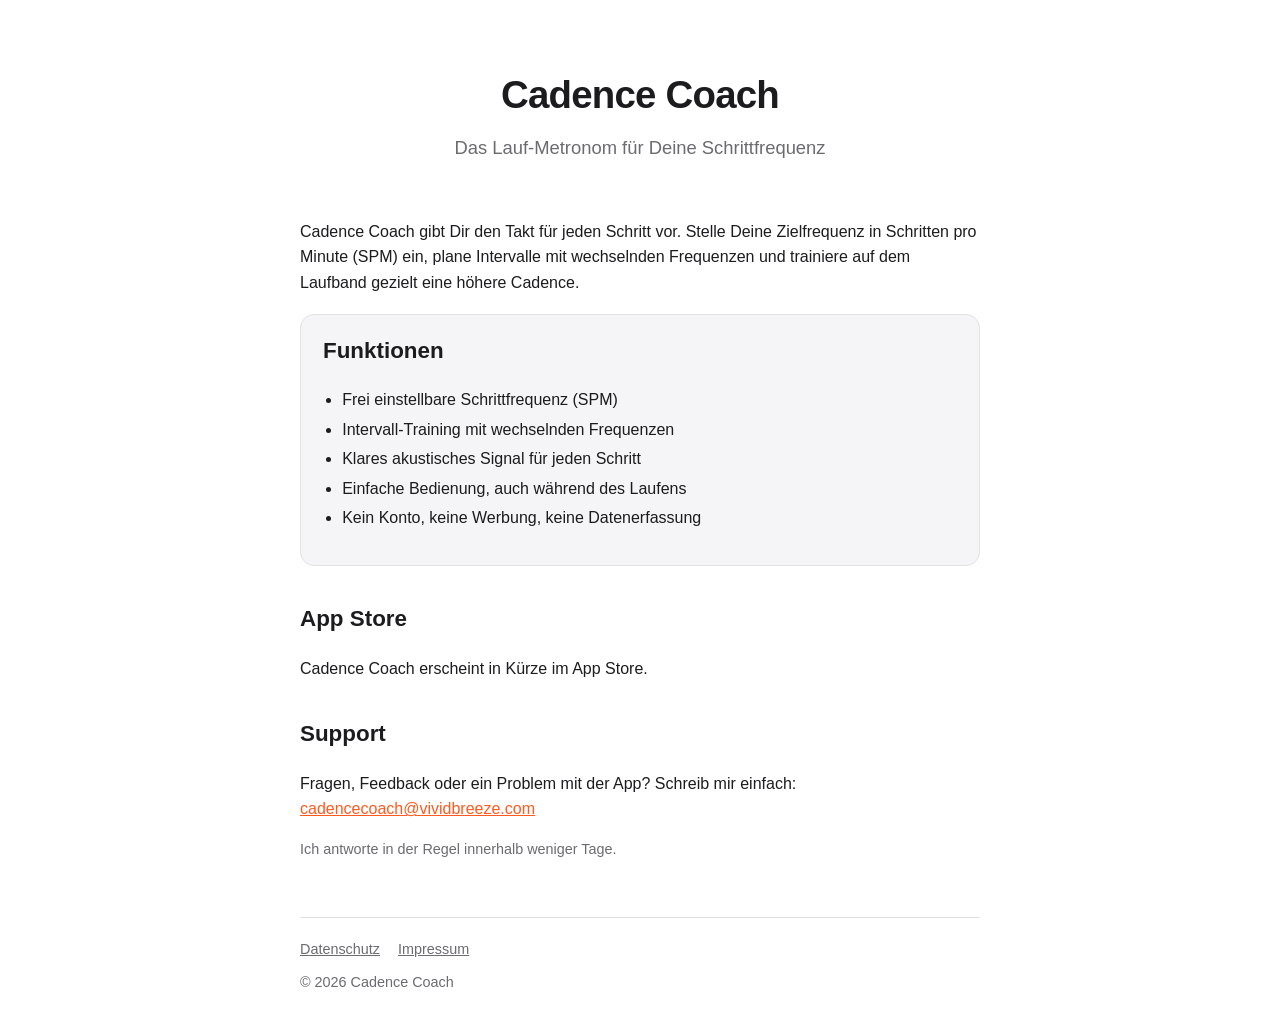
==== index.html @ ab38ec8d "Add Cadence Coach website (landing page, privacy, impressum) Co-Authored-By: Claude Sonnet 5.5 <nore" ====
<!DOCTYPE html>
<html lang="de">
<head>
  <meta charset="utf-8">
  <meta name="viewport" content="width=device-width, initial-scale=1">
  <title>Cadence Coach – Lauf-Metronom für Schrittfrequenz & Intervalle</title>
  <meta name="description" content="Cadence Coach ist ein Metronom für Läufer: Schrittfrequenz einstellen, Intervalle planen und auf dem Laufband im Rhythmus bleiben.">
  <link rel="stylesheet" href="style.css">
</head>
<body>
  <div class="wrap">

    <header class="hero">
      <h1>Cadence Coach</h1>
      <p class="tagline">Das Lauf-Metronom für Deine Schrittfrequenz</p>
    </header>

    <p>
      Cadence Coach gibt Dir den Takt für jeden Schritt vor. Stelle Deine Zielfrequenz in
      Schritten pro Minute (SPM) ein, plane Intervalle mit wechselnden Frequenzen und trainiere
      auf dem Laufband gezielt eine höhere Cadence.
    </p>

    <div class="card">
      <h2 style="margin-top:0">Funktionen</h2>
      <ul>
        <li>Frei einstellbare Schrittfrequenz (SPM)</li>
        <li>Intervall-Training mit wechselnden Frequenzen</li>
        <li>Klares akustisches Signal für jeden Schritt</li>
        <li>Einfache Bedienung, auch während des Laufens</li>
        <li>Kein Konto, keine Werbung, keine Datenerfassung</li>
      </ul>
    </div>

    <h2>App Store</h2>
    <p>
      <!-- Sobald die App live ist: Link zum App Store eintragen und Kommentar entfernen -->
      Cadence Coach erscheint in Kürze im App Store.
    </p>

    <h2 id="support">Support</h2>
    <p>
      Fragen, Feedback oder ein Problem mit der App? Schreib mir einfach:
      <br>
      <a href="mailto:cadencecoach@vividbreeze.com">cadencecoach@vividbreeze.com</a>
    </p>
    <p class="note">Ich antworte in der Regel innerhalb weniger Tage.</p>

    <footer>
      <a href="privacy.html">Datenschutz</a>
      <a href="impressum.html">Impressum</a>
      <div style="margin-top:10px">© 2026 Cadence Coach</div>
    </footer>

  </div>
</body>
</html>
---- style.css ----
:root {
  --bg: #ffffff;
  --text: #1c1c1e;
  --muted: #6b6b70;
  --accent: #ff5a1f;
  --card: #f5f5f7;
  --border: #e2e2e6;
}

@media (prefers-color-scheme: dark) {
  :root {
    --bg: #111113;
    --text: #f2f2f4;
    --muted: #9a9aa2;
    --accent: #ff7a45;
    --card: #1c1c1f;
    --border: #2c2c30;
  }
}

* { box-sizing: border-box; }

body {
  margin: 0;
  background: var(--bg);
  color: var(--text);
  font-family: -apple-system, BlinkMacSystemFont, "Segoe UI", Roboto, Helvetica, Arial, sans-serif;
  line-height: 1.6;
}

.wrap {
  max-width: 720px;
  margin: 0 auto;
  padding: 0 20px;
}

header.hero {
  padding: 64px 0 40px;
  text-align: center;
}

header.hero h1 {
  font-size: 2.4rem;
  margin: 0 0 8px;
  letter-spacing: -0.02em;
}

header.hero p.tagline {
  font-size: 1.15rem;
  color: var(--muted);
  margin: 0;
}

h2 { margin-top: 2.2rem; font-size: 1.4rem; }
h3 { margin-top: 1.6rem; font-size: 1.1rem; }

a { color: var(--accent); }

.card {
  background: var(--card);
  border: 1px solid var(--border);
  border-radius: 14px;
  padding: 18px 22px;
  margin: 18px 0;
}

ul { padding-left: 1.2rem; }
li { margin: 4px 0; }

nav.top {
  padding: 16px 0;
  border-bottom: 1px solid var(--border);
  font-size: 0.95rem;
}

nav.top a { margin-right: 16px; text-decoration: none; }
nav.top a:hover { text-decoration: underline; }

footer {
  margin: 56px 0 32px;
  padding-top: 20px;
  border-top: 1px solid var(--border);
  color: var(--muted);
  font-size: 0.9rem;
}

footer a { color: var(--muted); margin-right: 14px; }

.note {
  color: var(--muted);
  font-size: 0.9rem;
}
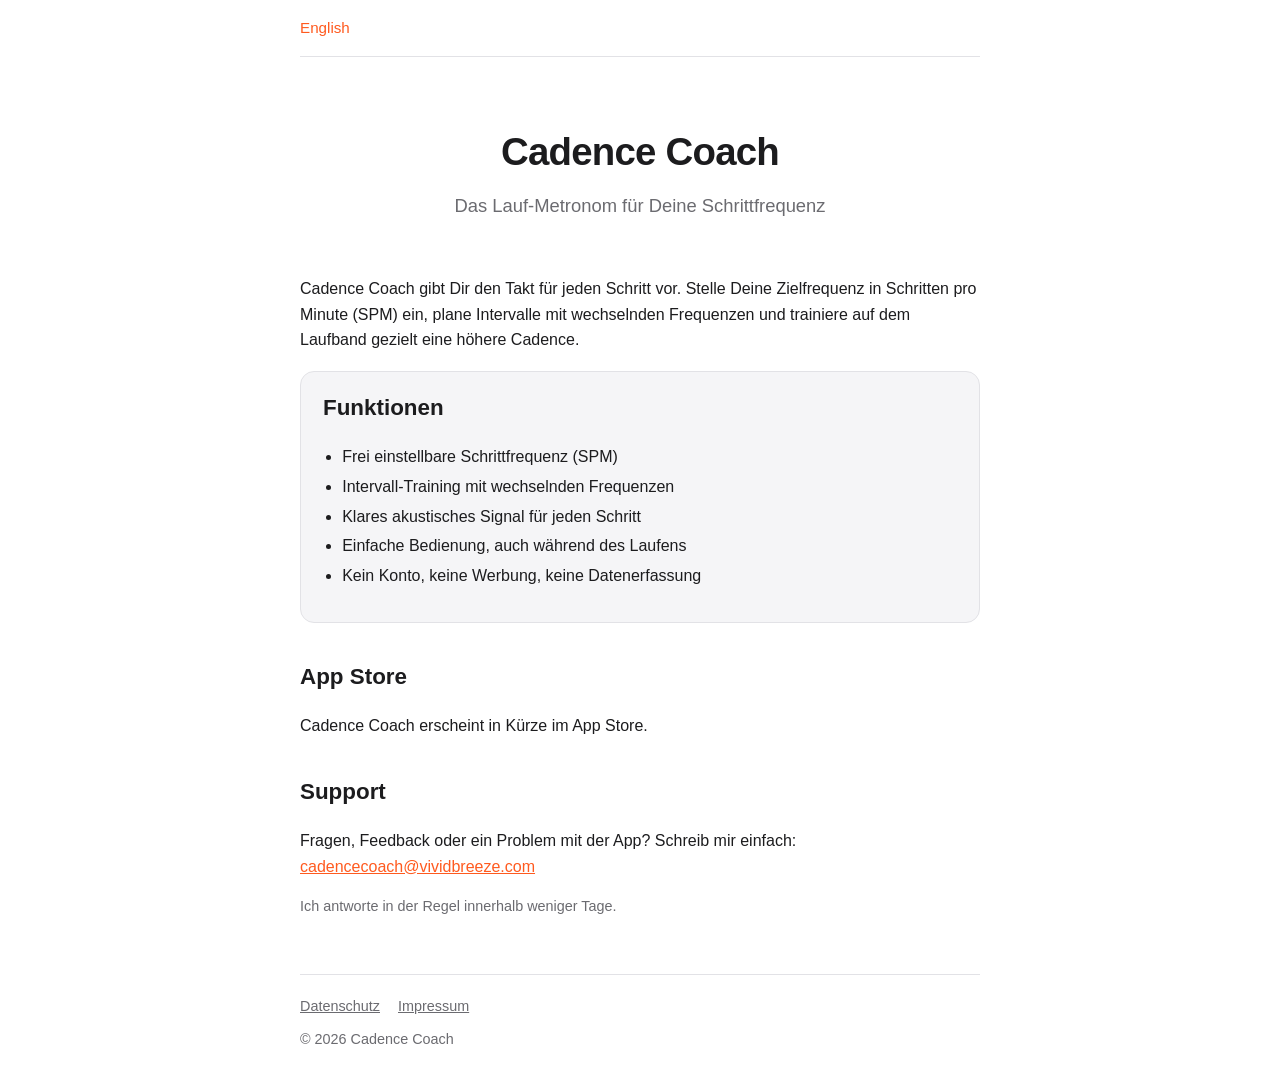
==== commit 54a53f6b: "Add English version of the website and language switcher Co-Authored-By: Claude Sonnet 5.5 <noreply@" ====
--- a/index.html
+++ b/index.html
@@ -6,9 +6,15 @@
   <title>Cadence Coach – Lauf-Metronom für Schrittfrequenz & Intervalle</title>
   <meta name="description" content="Cadence Coach ist ein Metronom für Läufer: Schrittfrequenz einstellen, Intervalle planen und auf dem Laufband im Rhythmus bleiben.">
   <link rel="stylesheet" href="style.css">
+  <link rel="alternate" hreflang="de" href="https://vividbreeze.github.io/cadenceCoach/">
+  <link rel="alternate" hreflang="en" href="https://vividbreeze.github.io/cadenceCoach/en/">
 </head>
 <body>
   <div class="wrap">
+
+    <nav class="top">
+      <a href="en/">English</a>
+    </nav>
 
     <header class="hero">
       <h1>Cadence Coach</h1>
